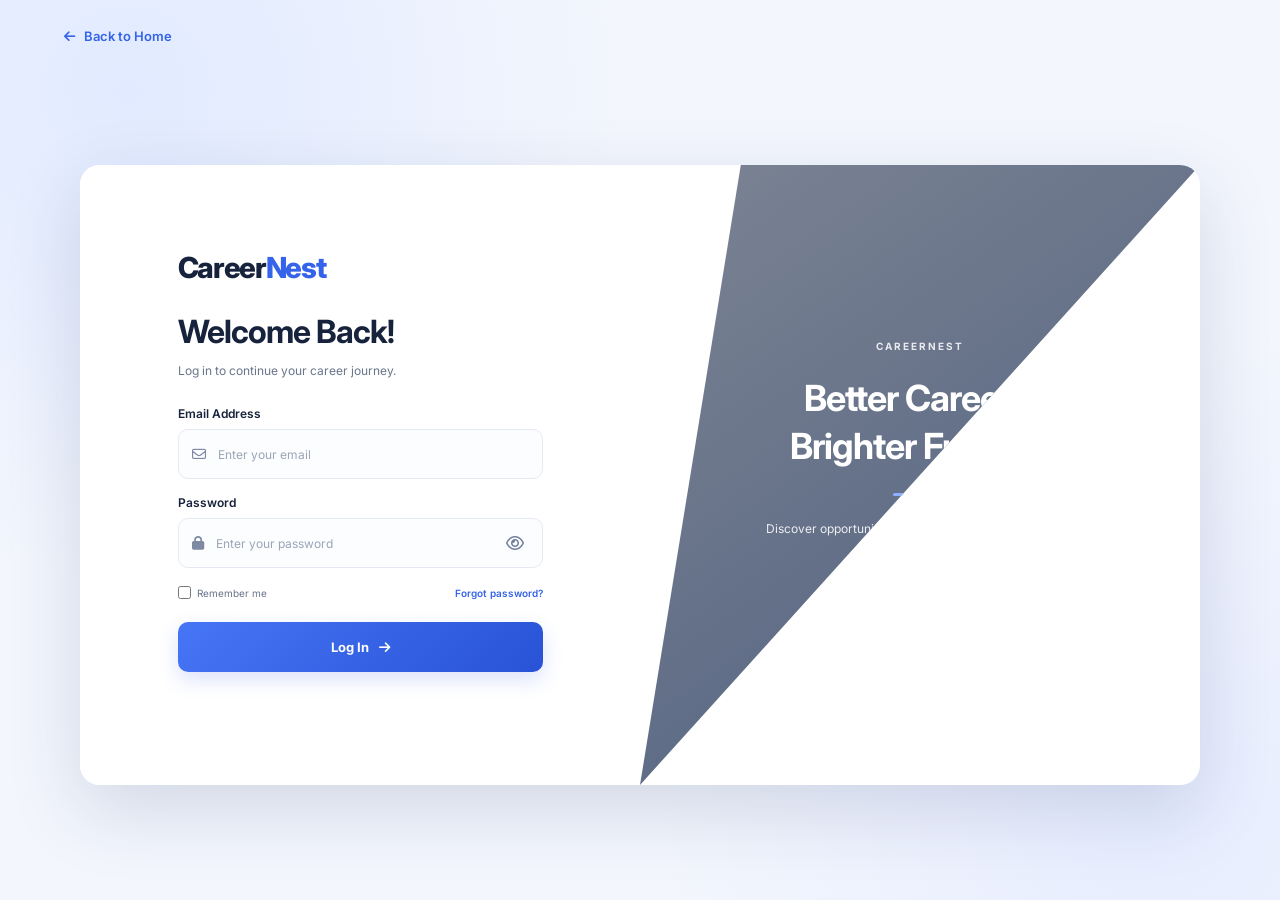
==== login.html @ 861d81b3 "Initial commit" ====
<!DOCTYPE html>
<html lang="en">

<head>
    <meta charset="UTF-8">
    <meta name="viewport" content="width=device-width, initial-scale=1.0">

    <title>Login | CareerNest</title>

    <link rel="stylesheet" href="css/auth.css">

    <link rel="stylesheet" href="https://cdnjs.cloudflare.com/ajax/libs/font-awesome/6.7.2/css/all.min.css">

    <script src="js/auth.js" defer></script>
</head>

<body>

    <a href="index.html" class="back-home">
        <i class="fa-solid fa-arrow-left"></i>
        Back to Home
    </a>

    <main class="auth-page">

        <div class="auth-card" id="authCard">

            <!-- LOGIN FORM -->
            <section class="form-container login-container">
                <form id="loginForm" class="auth-form">

                    <a href="index.html" class="brand">
                        Career<span>Nest</span>
                    </a>

                    <h1>Welcome Back!</h1>
                    <p class="subtitle">
                        Log in to continue your career journey.
                    </p>

                    <label for="loginEmail">Email Address</label>
                    <div class="input-group">
                        <i class="fa-regular fa-envelope"></i>
                        <input type="email" id="loginEmail" placeholder="Enter your email" autocomplete="email"
                            required>
                    </div>

                    <label for="loginPassword">Password</label>
                    <div class="input-group">
                        <i class="fa-solid fa-lock"></i>
                        <input type="password" id="loginPassword" placeholder="Enter your password"
                            autocomplete="current-password" required>
                        <button type="button" class="password-toggle" aria-label="Show password">
                            <i class="fa-regular fa-eye"></i>
                        </button>
                    </div>

                    <div class="form-options">
                        <label class="remember-option">
                            <input type="checkbox" id="rememberMe">
                            Remember me
                        </label>

                        <a href="#" id="forgotPassword">
                            Forgot password?
                        </a>
                    </div>

                    <button type="submit" class="submit-btn">
                        Log In
                        <i class="fa-solid fa-arrow-right"></i>
                    </button>

                    <p class="form-message" id="loginMessage" aria-live="polite"></p>

                    <p class="mobile-switch">
                        Don't have an account?
                        <button type="button" data-show="signup">
                            Sign Up
                        </button>
                    </p>

                </form>
            </section>


            <!-- SIGN-UP FORM -->
            <section class="form-container signup-container">
                <form id="signupForm" class="auth-form">

                    <a href="index.html" class="brand">
                        Career<span>Nest</span>
                    </a>

                    <h1>Create Account</h1>
                    <p class="subtitle">
                        Take the next step in your career.
                    </p>

                    <label for="signupName">Full Name</label>
                    <div class="input-group">
                        <i class="fa-regular fa-user"></i>
                        <input type="text" id="signupName" placeholder="Enter your full name" autocomplete="name"
                            required>
                    </div>

                    <label for="signupEmail">Email Address</label>
                    <div class="input-group">
                        <i class="fa-regular fa-envelope"></i>
                        <input type="email" id="signupEmail" placeholder="Enter your email" autocomplete="email"
                            required>
                    </div>

                    <label for="signupPassword">Password</label>
                    <div class="input-group">
                        <i class="fa-solid fa-lock"></i>
                        <input type="password" id="signupPassword" placeholder="Create a password"
                            autocomplete="new-password" minlength="8" required>
                        <button type="button" class="password-toggle" aria-label="Show password">
                            <i class="fa-regular fa-eye"></i>
                        </button>
                    </div>

                    <p class="password-hint">
                        Use at least 8 characters.
                    </p>

                    <button type="submit" class="submit-btn">
                        Create Account
                        <i class="fa-solid fa-arrow-right"></i>
                    </button>

                    <p class="form-message" id="signupMessage" aria-live="polite"></p>

                    <p class="mobile-switch">
                        Already have an account?
                        <button type="button" data-show="login">
                            Log In
                        </button>
                    </p>

                </form>
            </section>


            <!-- SLIDING IMAGE AREA -->
            <div class="overlay-container" id="overlayContainer">

                <div class="overlay-track">

                    <!-- WELCOME PANEL -->
                    <section class="overlay-panel overlay-welcome">
                        <div class="overlay-content">
                            <span class="eyebrow">CAREERNEST</span>

                            <h2>Better Careers,<br>Brighter Futures.</h2>

                            <span class="decorative-line"></span>

                            <p>
                                Discover opportunities that move your
                                career forward.
                            </p>

                            <button type="button" class="overlay-btn" data-show="signup">
                                Create Account
                                <i class="fa-solid fa-arrow-right"></i>
                            </button>
                        </div>
                    </section>

                    <!-- RETURNING USER PANEL -->
                    <section class="overlay-panel overlay-return">
                        <div class="overlay-content">
                            <span class="eyebrow">YOUR NEXT CHAPTER</span>

                            <h2>Your Next<br>Opportunity Awaits.</h2>

                            <span class="decorative-line"></span>

                            <p>
                                Welcome back. Let's continue building
                                your future.
                            </p>

                            <button type="button" class="overlay-btn" data-show="login">
                                Log In
                                <i class="fa-solid fa-arrow-right"></i>
                            </button>
                        </div>
                    </section>

                </div>
            </div>

        </div>

    </main>

</body>

</html>
---- css/auth.css ----
@import url('https://fonts.googleapis.com/css2?family=Inter:wght@400;500;600;700;800&display=swap');

:root {
    --blue: #3563E9;
    --blue-dark: #254BC7;
    --text: #17233C;
    --muted: #69758A;
    --border: #E5EAF2;
    --page: #F3F6FD;
}

* {
    margin: 0;
    padding: 0;
    box-sizing: border-box;
}

body {
    min-height: 100vh;
    font-family: 'Inter', sans-serif;
    color: var(--text);
    background:
        radial-gradient(circle at 10% 10%, #E1EAFF, transparent 35%),
        radial-gradient(circle at 90% 90%, #E7EDFF, transparent 35%),
        var(--page);
}

button,
input {
    font: inherit;
}

button {
    cursor: pointer;
}

a {
    text-decoration: none;
}

.back-home {
    position: absolute;
    top: 28px;
    left: 5%;
    z-index: 10;
    display: flex;
    align-items: center;
    gap: 9px;
    color: var(--blue);
    font-size: 13px;
    font-weight: 600;
}

.auth-page {
    min-height: 100vh;
    display: flex;
    align-items: center;
    justify-content: center;
    padding: 85px 24px 35px;
}

/* MAIN CARD */

.auth-card {
    position: relative;
    isolation: isolate;
    width: 100%;
    max-width: 1120px;
    min-height: 620px;
    overflow: hidden;
    border-radius: 20px;
    background: #fff;
    box-shadow: 0 25px 75px rgba(25, 48, 94, 0.15);
}

/* FORM CONTAINERS */

.form-container {
    position: absolute;
    top: 0;
    width: 50%;
    height: 100%;
    display: flex;
    align-items: center;
    justify-content: center;
    padding: 42px 40px;
    background: #fff;
    transition:
        transform 0.7s cubic-bezier(0.77, 0, 0.175, 1),
        opacity 0.35s ease;
}

.login-container {
    left: 0;
    z-index: 2;
    opacity: 1;
    transform: translateX(0);
    pointer-events: auto;
}

.signup-container {
    left: 50%;
    z-index: 1;
    opacity: 0;
    transform: translateX(0);
    pointer-events: none;
}

/* LOGIN MOVES OUT WHEN SIGNUP IS ACTIVE */

.auth-card.signup-active .login-container {
    transform: translateX(100%);
    opacity: 0;
    pointer-events: none;
}

.auth-card.signup-active .signup-container {
    z-index: 2;
    opacity: 1;
    pointer-events: auto;
}

/* FORM CONTENT */

.auth-form {
    width: 100%;
    max-width: 365px;
}

.brand {
    display: inline-block;
    margin-bottom: 27px;
    color: var(--text);
    font-size: 29px;
    font-weight: 800;
    letter-spacing: -1.3px;
}

.brand span {
    color: var(--blue);
}

.auth-form h1 {
    margin-bottom: 9px;
    font-size: clamp(25px, 3vw, 32px);
    letter-spacing: -1px;
}

.subtitle {
    margin-bottom: 25px;
    color: var(--muted);
    font-size: 12px;
    line-height: 1.8;
}

.auth-form>label {
    display: block;
    margin: 16px 0 8px;
    font-size: 12px;
    font-weight: 600;
}

.input-group {
    display: flex;
    align-items: center;
    gap: 12px;
    min-height: 50px;
    padding: 0 13px;
    border: 1px solid var(--border);
    border-radius: 10px;
    background: #FCFDFF;
    transition: border-color 0.25s, box-shadow 0.25s;
}

.input-group:focus-within {
    border-color: var(--blue);
    box-shadow: 0 0 0 3px rgba(53, 99, 233, 0.1);
}

.input-group>i {
    flex-shrink: 0;
    color: #7D8AA1;
    font-size: 14px;
}

.input-group input {
    width: 100%;
    min-width: 0;
    padding: 14px 0;
    border: none;
    outline: none;
    background: transparent;
    color: var(--text);
    font-size: 12px;
}

.input-group input::placeholder {
    color: #9AA5B7;
}

.password-toggle {
    flex-shrink: 0;
    padding: 5px;
    border: none;
    background: transparent;
    color: #71809A;
}

.form-options {
    display: flex;
    justify-content: space-between;
    align-items: center;
    flex-wrap: wrap;
    gap: 10px;
    margin: 18px 0 23px;
    font-size: 10px;
}

.remember-option {
    display: flex;
    align-items: center;
    gap: 6px;
    color: var(--muted);
    cursor: pointer;
}

.remember-option input {
    accent-color: var(--blue);
}

#forgotPassword {
    color: var(--blue);
    font-weight: 600;
}

.submit-btn {
    width: 100%;
    min-height: 50px;
    display: flex;
    align-items: center;
    justify-content: center;
    gap: 10px;
    border: none;
    border-radius: 10px;
    background: linear-gradient(135deg, #4675F5, #2853D6);
    color: white;
    font-size: 13px;
    font-weight: 700;
    box-shadow: 0 8px 20px rgba(53, 99, 233, 0.18);
    transition: transform 0.25s, box-shadow 0.25s;
}

.submit-btn:hover {
    transform: translateY(-2px);
    box-shadow: 0 12px 25px rgba(53, 99, 233, 0.27);
}

.password-hint {
    margin: 8px 0 18px;
    color: var(--muted);
    font-size: 10px;
}

.form-message {
    min-height: 18px;
    margin-top: 10px;
    font-size: 11px;
    line-height: 1.5;
}

.mobile-switch {
    display: none;
}

/* IMAGE SLIDER */

.overlay-container {
    position: absolute;
    top: 0;
    left: 50%;
    z-index: 5;
    width: 50%;
    height: 100%;
    overflow: hidden;
    transition: transform 0.7s cubic-bezier(0.77, 0, 0.175, 1);
}

/* Slide image area from right to left */

.auth-card.signup-active .overlay-container {
    transform: translateX(-100%);
}

.overlay-track {
    position: relative;
    width: 200%;
    height: 100%;
    display: flex;
    transform: translateX(0);
    transition: transform 0.7s cubic-bezier(0.77, 0, 0.175, 1);
}

.auth-card.signup-active .overlay-track {
transform: translateX(-50%);
}

/* EACH IMAGE PANEL TAKES HALF OF THE TRACK */

.overlay-panel {
    position: relative;
    flex: 0 0 50%;
    height: 100%;
    display: flex;
    align-items: center;
    justify-content: center;
    padding: 45px;
    overflow: hidden;
    color: #fff;
    background-size: cover;
    background-position: center;
    text-align: center;
}

.overlay-panel::before {
    content: "";
    position: absolute;
    inset: 0;
    background: linear-gradient(145deg,
            rgba(8, 23, 52, 0.53),
            rgba(18, 40, 83, 0.75));
}

/* Welcome panel: full-height diagonal edge */
.overlay-welcome {
    background-image: url("../images/auth-welcome.jpg");
    clip-path: polygon(18% 0,
            100% 0,
            0% 100%,
            0 100%);
}

/* Sign-up panel: diagonal edge on the opposite side */
.overlay-return {
    background-image: url("../images/auth-workspace.jpg");
    clip-path: polygon(0 0,
            82% 0,
            100% 100%,
            18% 100%);
}
.overlay-content {
    position: relative;
    z-index: 1;
    width: 100%;
    max-width: 350px;
}

.eyebrow {
    display: block;
    margin-bottom: 22px;
    color: rgba(255, 255, 255, 0.85);
    font-size: 10px;
    font-weight: 700;
    letter-spacing: 2px;
}

.overlay-content h2 {
    font-size: clamp(26px, 3vw, 36px);
    line-height: 1.35;
    letter-spacing: -1px;
}

.decorative-line {
    display: block;
    width: 55px;
    height: 3px;
    margin: 22px auto;
    border-radius: 10px;
    background: #8EAEFF;
}

.overlay-content p {
    margin-bottom: 27px;
    color: rgba(255, 255, 255, 0.88);
    font-size: 12px;
    line-height: 1.9;
}

.overlay-btn {
    display: inline-flex;
    justify-content: center;
    align-items: center;
    gap: 10px;
    min-width: 160px;
    padding: 13px 20px;
    border: 1px solid rgba(255, 255, 255, 0.85);
    border-radius: 9px;
    background: rgba(255, 255, 255, 0.12);
    color: #fff;
    font-size: 12px;
    font-weight: 700;
    backdrop-filter: blur(8px);
    transition: background 0.25s, color 0.25s, transform 0.25s;
}

.overlay-btn:hover {
    background: #fff;
    color: var(--blue);
    transform: translateY(-2px);
}

/* MOBILE */

@media (max-width: 700px) {
    .auth-page {
        padding: 80px 15px 25px;
        align-items: flex-start;
    }

    .auth-card {
        display: flex;
        flex-direction: column;
        min-height: auto;
        overflow: hidden;
    }

    .form-container {
        position: relative;
        top: auto;
        left: auto;
        width: 100%;
        height: auto;
        min-height: 490px;
        padding: 32px 25px;
        order: 2;
        transform: none;
    }

    .login-container {
        display: flex;
    }

    .signup-container {
        display: none;
    }

    .auth-card.signup-active .login-container {
        display: none;
    }

    .auth-card.signup-active .signup-container {
        display: flex;
    }

    .overlay-container {
        position: relative;
        top: auto;
        left: auto;
        width: 100%;
        height: 230px;
        order: 1;
        transform: none !important;
    }

    .overlay-track {
        width: 200%;
        transform: translateX(0);
    }

    .auth-card.signup-active .overlay-track {
        transform: translateX(-50%);
    }

    .overlay-panel {
        padding: 25px;
    }

    .overlay-welcome,
    .overlay-return {
        clip-path: none;
    }

    .overlay-content h2 {
        font-size: 24px;
    }

    .eyebrow {
        margin-bottom: 10px;
    }

    .decorative-line {
        margin: 12px auto;
    }

    .overlay-content p {
        margin-bottom: 15px;
    }

    .overlay-btn {
        padding: 10px 15px;
    }

    .mobile-switch {
        display: block;
        margin-top: 20px;
        text-align: center;
        color: var(--muted);
        font-size: 12px;
    }

    .mobile-switch button {
        margin-left: 4px;
        border: none;
        background: transparent;
        color: var(--blue);
        font-weight: 700;
    }
}

@media (prefers-reduced-motion: reduce) {

    *,
    *::before,
    *::after {
        transition-duration: 0.01ms !important;
    }
}
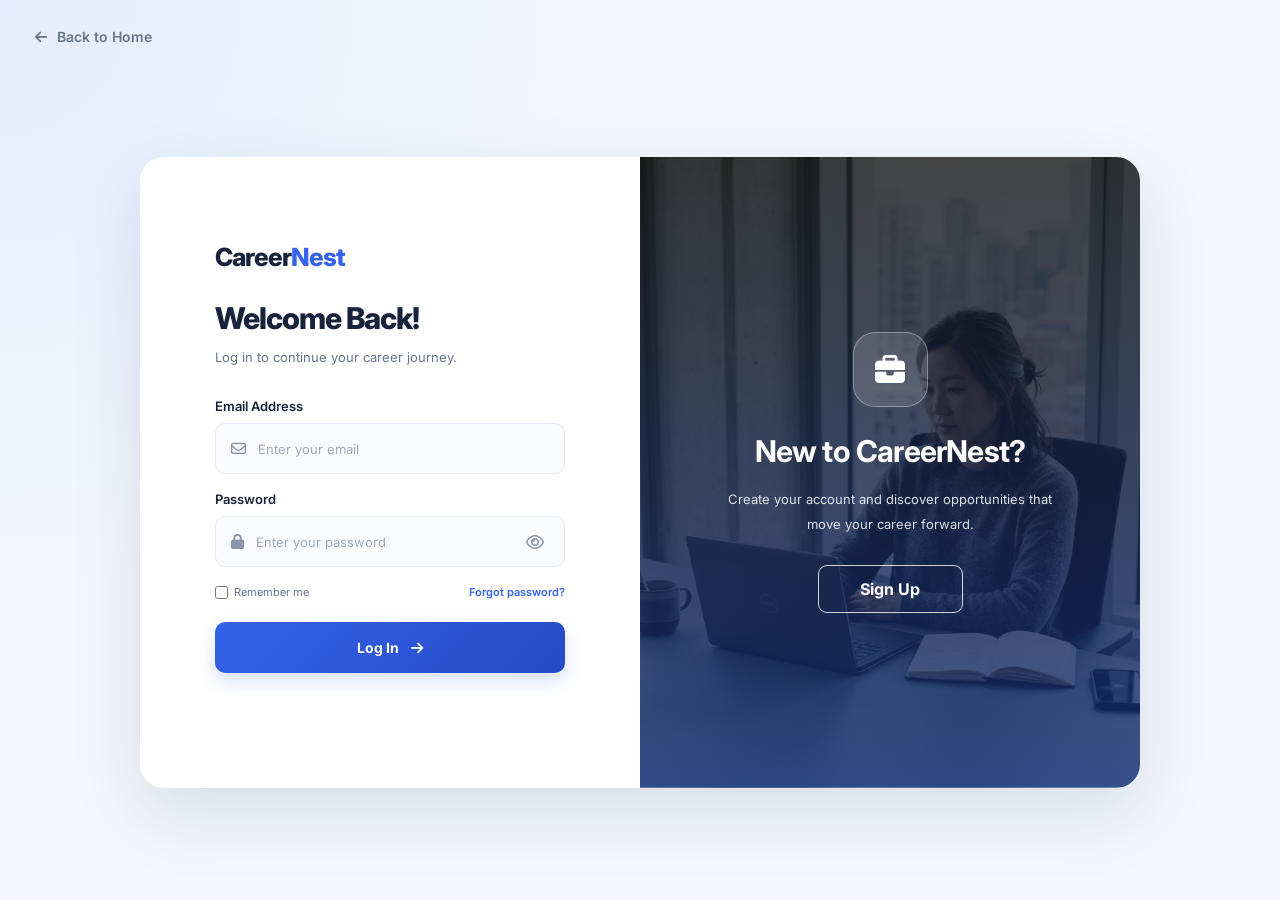
==== commit 709999e8: "modified:   css/auth.css 	new file:   images/returnpanel.jpg 	new file:   images/welcomepanel.jpg 	m" ====
--- a/login.html
+++ b/login.html
@@ -4,8 +4,7 @@
 <head>
     <meta charset="UTF-8">
     <meta name="viewport" content="width=device-width, initial-scale=1.0">
-
-    <title>Login | CareerNest</title>
+    <title>Login & Sign Up | CareerNest</title>
 
     <link rel="stylesheet" href="css/auth.css">
 
@@ -21,102 +20,94 @@
         Back to Home
     </a>
 
-    <main class="auth-page">
+    <main class="auth-container">
 
         <div class="auth-card" id="authCard">
 
             <!-- LOGIN FORM -->
-            <section class="form-container login-container">
-                <form id="loginForm" class="auth-form">
-
-                    <a href="index.html" class="brand">
+            <section class="form-panel login-panel">
+                <form id="loginForm">
+                    <a href="index.html" class="auth-logo">
                         Career<span>Nest</span>
                     </a>
 
                     <h1>Welcome Back!</h1>
-                    <p class="subtitle">
+                    <p class="form-subtitle">
                         Log in to continue your career journey.
                     </p>
 
                     <label for="loginEmail">Email Address</label>
-                    <div class="input-group">
+                    <div class="input-box">
                         <i class="fa-regular fa-envelope"></i>
                         <input type="email" id="loginEmail" placeholder="Enter your email" autocomplete="email"
                             required>
                     </div>
 
                     <label for="loginPassword">Password</label>
-                    <div class="input-group">
+                    <div class="input-box">
                         <i class="fa-solid fa-lock"></i>
                         <input type="password" id="loginPassword" placeholder="Enter your password"
                             autocomplete="current-password" required>
-                        <button type="button" class="password-toggle" aria-label="Show password">
+                        <button type="button" class="toggle-password" aria-label="Show password">
                             <i class="fa-regular fa-eye"></i>
                         </button>
                     </div>
 
                     <div class="form-options">
-                        <label class="remember-option">
+                        <label class="remember-me">
                             <input type="checkbox" id="rememberMe">
                             Remember me
                         </label>
-
-                        <a href="#" id="forgotPassword">
-                            Forgot password?
-                        </a>
+                        <a href="#" class="forgot-password" id="forgotPassword">Forgot password?</a>
                     </div>
 
                     <button type="submit" class="submit-btn">
-                        Log In
-                        <i class="fa-solid fa-arrow-right"></i>
+                        Log In <i class="fa-solid fa-arrow-right"></i>
                     </button>
 
                     <p class="form-message" id="loginMessage" aria-live="polite"></p>
 
                     <p class="mobile-switch">
                         Don't have an account?
-                        <button type="button" data-show="signup">
+                        <button type="button" id="mobileShowSignup">
                             Sign Up
                         </button>
                     </p>
-
                 </form>
             </section>
 
-
             <!-- SIGN-UP FORM -->
-            <section class="form-container signup-container">
-                <form id="signupForm" class="auth-form">
-
-                    <a href="index.html" class="brand">
+            <section class="form-panel signup-panel">
+                <form id="signupForm">
+                    <a href="index.html" class="auth-logo">
                         Career<span>Nest</span>
                     </a>
 
                     <h1>Create Account</h1>
-                    <p class="subtitle">
+                    <p class="form-subtitle">
                         Take the next step in your career.
                     </p>
 
                     <label for="signupName">Full Name</label>
-                    <div class="input-group">
+                    <div class="input-box">
                         <i class="fa-regular fa-user"></i>
                         <input type="text" id="signupName" placeholder="Enter your full name" autocomplete="name"
                             required>
                     </div>
 
                     <label for="signupEmail">Email Address</label>
-                    <div class="input-group">
+                    <div class="input-box">
                         <i class="fa-regular fa-envelope"></i>
                         <input type="email" id="signupEmail" placeholder="Enter your email" autocomplete="email"
                             required>
                     </div>
 
                     <label for="signupPassword">Password</label>
-                    <div class="input-group">
+                    <div class="input-box">
                         <i class="fa-solid fa-lock"></i>
                         <input type="password" id="signupPassword" placeholder="Create a password"
                             autocomplete="new-password" minlength="8" required>
-                        <button type="button" class="password-toggle" aria-label="Show password">
+                        <button type="button" class="toggle-password" aria-label="Show password">
                             <i class="fa-regular fa-eye"></i>
                         </button>
                     </div>
@@ -134,67 +125,45 @@
 
                     <p class="mobile-switch">
                         Already have an account?
-                        <button type="button" data-show="login">
+                        <button type="button" id="mobileShowLogin">
                             Log In
                         </button>
                     </p>
-
                 </form>
             </section>
 
+            <!-- ANIMATED SLIDER -->
+            <div class="slider-panel">
+                <div class="slider-content slider-login">
+                    <div class="slider-icon">
+                        <i class="fa-solid fa-briefcase"></i>
+                    </div>
+                    <h2>New to CareerNest?</h2>
+                    <p>
+                        Create your account and discover opportunities
+                        that move your career forward.
+                    </p>
+                    <button type="button" class="slider-btn" id="showSignup">
+                        Sign Up
+                    </button>
+                </div>
 
-            <!-- SLIDING IMAGE AREA -->
-            <div class="overlay-container" id="overlayContainer">
-
-                <div class="overlay-track">
-
-                    <!-- WELCOME PANEL -->
-                    <section class="overlay-panel overlay-welcome">
-                        <div class="overlay-content">
-                            <span class="eyebrow">CAREERNEST</span>
-
-                            <h2>Better Careers,<br>Brighter Futures.</h2>
-
-                            <span class="decorative-line"></span>
-
-                            <p>
-                                Discover opportunities that move your
-                                career forward.
-                            </p>
-
-                            <button type="button" class="overlay-btn" data-show="signup">
-                                Create Account
-                                <i class="fa-solid fa-arrow-right"></i>
-                            </button>
-                        </div>
-                    </section>
-
-                    <!-- RETURNING USER PANEL -->
-                    <section class="overlay-panel overlay-return">
-                        <div class="overlay-content">
-                            <span class="eyebrow">YOUR NEXT CHAPTER</span>
-
-                            <h2>Your Next<br>Opportunity Awaits.</h2>
-
-                            <span class="decorative-line"></span>
-
-                            <p>
-                                Welcome back. Let's continue building
-                                your future.
-                            </p>
-
-                            <button type="button" class="overlay-btn" data-show="login">
-                                Log In
-                                <i class="fa-solid fa-arrow-right"></i>
-                            </button>
-                        </div>
-                    </section>
-
+                <div class="slider-content slider-signup">
+                    <div class="slider-icon">
+                        <i class="fa-solid fa-rocket"></i>
+                    </div>
+                    <h2>Welcome Back!</h2>
+                    <p>
+                        Your next opportunity could be just one login away.
+                        Let's continue your journey.
+                    </p>
+                    <button type="button" class="slider-btn" id="showLogin">
+                        Log In
+                    </button>
                 </div>
             </div>
 
         </div>
-
     </main>
 
 </body>
--- a/css/auth.css
+++ b/css/auth.css
@@ -1,12 +1,12 @@
 @import url('https://fonts.googleapis.com/css2?family=Inter:wght@400;500;600;700;800&display=swap');
 
 :root {
-    --blue: #3563E9;
-    --blue-dark: #254BC7;
+    --primary: #3563E9;
+    --primary-dark: #254BC7;
     --text: #17233C;
     --muted: #69758A;
     --border: #E5EAF2;
-    --page: #F3F6FD;
+    --background: #F4F7FC;
 }
 
 * {
@@ -20,9 +20,8 @@
     font-family: 'Inter', sans-serif;
     color: var(--text);
     background:
-        radial-gradient(circle at 10% 10%, #E1EAFF, transparent 35%),
-        radial-gradient(circle at 90% 90%, #E7EDFF, transparent 35%),
-        var(--page);
+        radial-gradient(circle at top left, #E4ECFF, transparent 38%),
+        var(--background);
 }
 
 button,
@@ -30,8 +29,9 @@
     font: inherit;
 }
 
-button {
-    cursor: pointer;
+button,
+a {
+    -webkit-tap-highlight-color: transparent;
 }
 
 a {
@@ -41,182 +41,167 @@
 .back-home {
     position: absolute;
     top: 28px;
-    left: 5%;
-    z-index: 10;
-    display: flex;
-    align-items: center;
-    gap: 9px;
-    color: var(--blue);
+    left: 35px;
+    display: inline-flex;
+    align-items: center;
+    gap: 10px;
+    color: var(--muted);
+    font-size: 14px;
+    font-weight: 600;
+    transition: color 0.3s ease;
+}
+
+.back-home:hover {
+    color: var(--primary);
+}
+
+.auth-container {
+    min-height: 100vh;
+    display: flex;
+    justify-content: center;
+    align-items: center;
+    padding: 85px 24px 40px;
+}
+
+.auth-card {
+    position: relative;
+    display: flex;
+    width: 100%;
+    max-width: 1000px;
+    min-height: 620px;
+    background: #fff;
+    border-radius: 24px;
+    overflow: hidden;
+    box-shadow: 0 25px 70px rgba(28, 48, 91, 0.13);
+}
+
+/* FORM PANELS */
+
+.form-panel {
+    width: 50%;
+    min-width: 0;
+    display: flex;
+    justify-content: center;
+    align-items: center;
+    padding: 45px 48px;
+    transition: opacity 0.4s ease;
+}
+
+.form-panel form {
+    width: 100%;
+    max-width: 350px;
+}
+
+.login-panel {
+    opacity: 1;
+    visibility: visible;
+}
+
+.signup-panel {
+    opacity: 0;
+    visibility: hidden;
+}
+
+.auth-card.signup-active .login-panel {
+    opacity: 0;
+    visibility: hidden;
+}
+
+.auth-card.signup-active .signup-panel {
+    opacity: 1;
+    visibility: visible;
+}
+
+.auth-logo {
+    display: inline-block;
+    margin-bottom: 28px;
+    color: var(--text);
+    font-size: 25px;
+    font-weight: 800;
+    letter-spacing: -1px;
+}
+
+.auth-logo span {
+    color: var(--primary);
+}
+
+.form-panel h1 {
+    margin-bottom: 10px;
+    font-size: 30px;
+    font-weight: 800;
+    letter-spacing: -1px;
+}
+
+.form-subtitle {
+    margin-bottom: 30px;
+    color: var(--muted);
+    font-size: 13px;
+    line-height: 1.7;
+}
+
+.form-panel form>label {
+    display: block;
+    margin: 17px 0 9px;
     font-size: 13px;
     font-weight: 600;
 }
 
-.auth-page {
-    min-height: 100vh;
-    display: flex;
-    align-items: center;
-    justify-content: center;
-    padding: 85px 24px 35px;
-}
-
-/* MAIN CARD */
-
-.auth-card {
-    position: relative;
-    isolation: isolate;
-    width: 100%;
-    max-width: 1120px;
-    min-height: 620px;
-    overflow: hidden;
-    border-radius: 20px;
-    background: #fff;
-    box-shadow: 0 25px 75px rgba(25, 48, 94, 0.15);
-}
-
-/* FORM CONTAINERS */
-
-.form-container {
-    position: absolute;
-    top: 0;
-    width: 50%;
-    height: 100%;
-    display: flex;
-    align-items: center;
-    justify-content: center;
-    padding: 42px 40px;
-    background: #fff;
-    transition:
-        transform 0.7s cubic-bezier(0.77, 0, 0.175, 1),
-        opacity 0.35s ease;
-}
-
-.login-container {
-    left: 0;
-    z-index: 2;
-    opacity: 1;
-    transform: translateX(0);
-    pointer-events: auto;
-}
-
-.signup-container {
-    left: 50%;
-    z-index: 1;
-    opacity: 0;
-    transform: translateX(0);
-    pointer-events: none;
-}
-
-/* LOGIN MOVES OUT WHEN SIGNUP IS ACTIVE */
-
-.auth-card.signup-active .login-container {
-    transform: translateX(100%);
-    opacity: 0;
-    pointer-events: none;
-}
-
-.auth-card.signup-active .signup-container {
-    z-index: 2;
-    opacity: 1;
-    pointer-events: auto;
-}
-
-/* FORM CONTENT */
-
-.auth-form {
-    width: 100%;
-    max-width: 365px;
-}
-
-.brand {
-    display: inline-block;
-    margin-bottom: 27px;
-    color: var(--text);
-    font-size: 29px;
-    font-weight: 800;
-    letter-spacing: -1.3px;
-}
-
-.brand span {
-    color: var(--blue);
-}
-
-.auth-form h1 {
-    margin-bottom: 9px;
-    font-size: clamp(25px, 3vw, 32px);
-    letter-spacing: -1px;
-}
-
-.subtitle {
-    margin-bottom: 25px;
-    color: var(--muted);
-    font-size: 12px;
-    line-height: 1.8;
-}
-
-.auth-form>label {
-    display: block;
-    margin: 16px 0 8px;
-    font-size: 12px;
-    font-weight: 600;
-}
-
-.input-group {
+.input-box {
     display: flex;
     align-items: center;
     gap: 12px;
-    min-height: 50px;
-    padding: 0 13px;
+    min-height: 51px;
+    padding: 0 15px;
     border: 1px solid var(--border);
     border-radius: 10px;
-    background: #FCFDFF;
-    transition: border-color 0.25s, box-shadow 0.25s;
-}
-
-.input-group:focus-within {
-    border-color: var(--blue);
+    background: #FAFBFE;
+    transition: border-color 0.25s ease,
+        box-shadow 0.25s ease;
+}
+
+.input-box:focus-within {
+    border-color: var(--primary);
     box-shadow: 0 0 0 3px rgba(53, 99, 233, 0.1);
 }
 
-.input-group>i {
-    flex-shrink: 0;
-    color: #7D8AA1;
-    font-size: 14px;
-}
-
-.input-group input {
+.input-box>i {
+    color: #8995AA;
+    font-size: 15px;
+}
+
+.input-box input {
     width: 100%;
     min-width: 0;
-    padding: 14px 0;
+    padding: 15px 0;
     border: none;
     outline: none;
     background: transparent;
     color: var(--text);
-    font-size: 12px;
-}
-
-.input-group input::placeholder {
-    color: #9AA5B7;
-}
-
-.password-toggle {
-    flex-shrink: 0;
-    padding: 5px;
+    font-size: 13px;
+}
+
+.input-box input::placeholder {
+    color: #A1AABD;
+}
+
+.toggle-password {
     border: none;
     background: transparent;
-    color: #71809A;
+    color: #8995AA;
+    cursor: pointer;
+    padding: 5px;
 }
 
 .form-options {
     display: flex;
+    align-items: center;
     justify-content: space-between;
-    align-items: center;
-    flex-wrap: wrap;
     gap: 10px;
     margin: 18px 0 23px;
-    font-size: 10px;
-}
-
-.remember-option {
+    font-size: 11px;
+}
+
+.remember-me {
     display: flex;
     align-items: center;
     gap: 6px;
@@ -224,47 +209,51 @@
     cursor: pointer;
 }
 
-.remember-option input {
-    accent-color: var(--blue);
-}
-
-#forgotPassword {
-    color: var(--blue);
+.remember-me input {
+    accent-color: var(--primary);
+}
+
+.forgot-password {
+    color: var(--primary);
     font-weight: 600;
 }
 
 .submit-btn {
     width: 100%;
-    min-height: 50px;
+    min-height: 51px;
     display: flex;
     align-items: center;
     justify-content: center;
-    gap: 10px;
+    gap: 12px;
     border: none;
     border-radius: 10px;
-    background: linear-gradient(135deg, #4675F5, #2853D6);
-    color: white;
-    font-size: 13px;
+    background: linear-gradient(135deg,
+            var(--primary),
+            var(--primary-dark));
+    color: #fff;
+    font-size: 14px;
     font-weight: 700;
-    box-shadow: 0 8px 20px rgba(53, 99, 233, 0.18);
-    transition: transform 0.25s, box-shadow 0.25s;
+    cursor: pointer;
+    box-shadow: 0 8px 18px rgba(53, 99, 233, 0.2);
+    transition: transform 0.25s ease,
+        box-shadow 0.25s ease;
 }
 
 .submit-btn:hover {
     transform: translateY(-2px);
-    box-shadow: 0 12px 25px rgba(53, 99, 233, 0.27);
+    box-shadow: 0 12px 24px rgba(53, 99, 233, 0.28);
 }
 
 .password-hint {
-    margin: 8px 0 18px;
+    margin: 8px 0 19px;
     color: var(--muted);
-    font-size: 10px;
+    font-size: 11px;
 }
 
 .form-message {
     min-height: 18px;
-    margin-top: 10px;
-    font-size: 11px;
+    margin-top: 12px;
+    font-size: 12px;
     line-height: 1.5;
 }
 
@@ -272,247 +261,237 @@
     display: none;
 }
 
-/* IMAGE SLIDER */
-
-.overlay-container {
+/* SLIDING WELCOME PANEL */
+
+.slider-panel {
     position: absolute;
+    z-index: 5;
     top: 0;
-    left: 50%;
-    z-index: 5;
+    left: 0;
     width: 50%;
     height: 100%;
+    display: flex;
+    justify-content: center;
+    align-items: center;
     overflow: hidden;
-    transition: transform 0.7s cubic-bezier(0.77, 0, 0.175, 1);
-}
-
-/* Slide image area from right to left */
-
-.auth-card.signup-active .overlay-container {
-    transform: translateX(-100%);
-}
-
-.overlay-track {
-    position: relative;
-    width: 200%;
-    height: 100%;
-    display: flex;
+    padding: 40px;
+    text-align: center;
+    color: #fff;
+    background: linear-gradient(145deg, #4675F5, #254BC7);
+    transition: transform 0.75s cubic-bezier(0.77, 0, 0.175, 1);
+    transform: translateX(100%);
+    background: linear-gradient(rgba(22, 21, 21, 0.795),
+                rgba(20, 48, 120, 0.78)),
+            url("../images/welcomepanel.jpg");
+    
+        background-size: cover;
+        background-position: center;
+        background-repeat: no-repeat;
+}
+
+.auth-card.signup-active .slider-panel {
     transform: translateX(0);
-    transition: transform 0.7s cubic-bezier(0.77, 0, 0.175, 1);
-}
-
-.auth-card.signup-active .overlay-track {
-transform: translateX(-50%);
-}
-
-/* EACH IMAGE PANEL TAKES HALF OF THE TRACK */
-
-.overlay-panel {
-    position: relative;
-    flex: 0 0 50%;
-    height: 100%;
-    display: flex;
-    align-items: center;
+    background-image: linear-gradient(rgba(22, 21, 21, 0.795),
+                rgba(20, 48, 120, 0.78)),
+            url("../images/returnpanel.jpg");
+}
+
+.slider-content {
+    position: absolute;
+    width: calc(100% - 80px);
+    max-width: 340px;
+    transition: opacity 0.3s ease,
+        transform 0.5s ease;
+}
+
+.slider-icon {
+    width: 75px;
+    height: 75px;
+    display: flex;
     justify-content: center;
-    padding: 45px;
-    overflow: hidden;
+    align-items: center;
+    margin: 0 auto 25px;
+    border: 1px solid rgba(255, 255, 255, 0.35);
+    border-radius: 22px;
+    background: rgba(255, 255, 255, 0.13);
+    font-size: 30px;
+}
+
+.slider-content h2 {
+    margin-bottom: 16px;
+    font-size: 30px;
+    line-height: 1.3;
+    letter-spacing: -0.8px;
+}
+
+.slider-content p {
+    margin-bottom: 28px;
+    color: rgba(255, 255, 255, 0.85);
+    font-size: 13px;
+    line-height: 1.9;
+}
+
+.slider-btn {
+    min-width: 145px;
+    padding: 13px 25px;
+    border: 1px solid rgba(255, 255, 255, 0.8);
+    border-radius: 9px;
+    background: transparent;
     color: #fff;
-    background-size: cover;
-    background-position: center;
-    text-align: center;
-}
-
-.overlay-panel::before {
-    content: "";
-    position: absolute;
-    inset: 0;
-    background: linear-gradient(145deg,
-            rgba(8, 23, 52, 0.53),
-            rgba(18, 40, 83, 0.75));
-}
-
-/* Welcome panel: full-height diagonal edge */
-.overlay-welcome {
-    background-image: url("../images/auth-welcome.jpg");
-    clip-path: polygon(18% 0,
-            100% 0,
-            0% 100%,
-            0 100%);
-}
-
-/* Sign-up panel: diagonal edge on the opposite side */
-.overlay-return {
-    background-image: url("../images/auth-workspace.jpg");
-    clip-path: polygon(0 0,
-            82% 0,
-            100% 100%,
-            18% 100%);
-}
-.overlay-content {
-    position: relative;
-    z-index: 1;
-    width: 100%;
-    max-width: 350px;
-}
-
-.eyebrow {
-    display: block;
-    margin-bottom: 22px;
-    color: rgba(255, 255, 255, 0.85);
-    font-size: 10px;
     font-weight: 700;
-    letter-spacing: 2px;
-}
-
-.overlay-content h2 {
-    font-size: clamp(26px, 3vw, 36px);
-    line-height: 1.35;
-    letter-spacing: -1px;
-}
-
-.decorative-line {
-    display: block;
-    width: 55px;
-    height: 3px;
-    margin: 22px auto;
-    border-radius: 10px;
-    background: #8EAEFF;
-}
-
-.overlay-content p {
-    margin-bottom: 27px;
-    color: rgba(255, 255, 255, 0.88);
-    font-size: 12px;
-    line-height: 1.9;
-}
-
-.overlay-btn {
-    display: inline-flex;
-    justify-content: center;
-    align-items: center;
-    gap: 10px;
-    min-width: 160px;
-    padding: 13px 20px;
-    border: 1px solid rgba(255, 255, 255, 0.85);
-    border-radius: 9px;
-    background: rgba(255, 255, 255, 0.12);
-    color: #fff;
-    font-size: 12px;
-    font-weight: 700;
-    backdrop-filter: blur(8px);
-    transition: background 0.25s, color 0.25s, transform 0.25s;
-}
-
-.overlay-btn:hover {
+    cursor: pointer;
+    transition: background 0.25s ease,
+        color 0.25s ease,
+        transform 0.25s ease;
+}
+
+.slider-btn:hover {
     background: #fff;
-    color: var(--blue);
+    color: var(--primary);
     transform: translateY(-2px);
 }
 
-/* MOBILE */
-
-@media (max-width: 700px) {
-    .auth-page {
-        padding: 80px 15px 25px;
+.slider-login {
+    opacity: 1;
+    transform: translateX(0);
+}
+
+.slider-signup {
+    opacity: 0;
+    transform: translateX(30px);
+    pointer-events: none;
+}
+
+.auth-card.signup-active .slider-login {
+    opacity: 0;
+    transform: translateX(-30px);
+    pointer-events: none;
+}
+
+.auth-card.signup-active .slider-signup {
+    opacity: 1;
+    transform: translateX(0);
+    pointer-events: auto;
+}
+
+/* RESPONSIVE DESIGN */
+
+@media (max-width: 760px) {
+    .back-home {
+        top: 20px;
+        left: 20px;
+    }
+
+    .auth-container {
+        padding: 75px 16px 25px;
         align-items: flex-start;
     }
 
     .auth-card {
+        max-width: 480px;
+        min-height: auto;
+        flex-direction: column;
+        overflow: hidden;
+        border-radius: 20px;
+    }
+
+    .form-panel {
+        width: 100%;
+        padding: 35px 28px;
+    }
+
+    .login-panel {
         display: flex;
-        flex-direction: column;
-        min-height: auto;
-        overflow: hidden;
-    }
-
-    .form-container {
+    }
+
+    .signup-panel {
+        display: none;
+    }
+
+    .auth-card.signup-active .login-panel {
+        display: none;
+    }
+
+    .auth-card.signup-active .signup-panel {
+        display: flex;
+    }
+
+    .auth-card:not(.signup-active) .login-panel,
+    .auth-card.signup-active .signup-panel {
+        opacity: 1;
+        visibility: visible;
+    }
+
+    .slider-panel {
         position: relative;
-        top: auto;
+        order: 2;
         left: auto;
         width: 100%;
         height: auto;
-        min-height: 490px;
-        padding: 32px 25px;
-        order: 2;
+        min-height: 260px;
+        padding: 35px 24px;
+        transform: none !important;
+        border-radius: 0;
+        transition: min-height 0.3s ease;
+    }
+
+    .slider-content {
+        position: relative;
+        width: 100%;
+        max-width: 340px;
+    }
+
+    .slider-icon {
+        width: 52px;
+        height: 52px;
+        margin-bottom: 15px;
+        border-radius: 15px;
+        font-size: 22px;
+    }
+
+    .slider-content h2 {
+        font-size: 23px;
+    }
+
+    .slider-content p {
+        margin-bottom: 18px;
+        font-size: 12px;
+    }
+
+    .slider-login,
+    .slider-signup,
+    .auth-card.signup-active .slider-login,
+    .auth-card.signup-active .slider-signup {
         transform: none;
     }
 
-    .login-container {
-        display: flex;
-    }
-
-    .signup-container {
+    .slider-signup,
+    .auth-card.signup-active .slider-login {
         display: none;
     }
 
-    .auth-card.signup-active .login-container {
-        display: none;
-    }
-
-    .auth-card.signup-active .signup-container {
-        display: flex;
-    }
-
-    .overlay-container {
-        position: relative;
-        top: auto;
-        left: auto;
-        width: 100%;
-        height: 230px;
-        order: 1;
-        transform: none !important;
-    }
-
-    .overlay-track {
-        width: 200%;
-        transform: translateX(0);
-    }
-
-    .auth-card.signup-active .overlay-track {
-        transform: translateX(-50%);
-    }
-
-    .overlay-panel {
-        padding: 25px;
-    }
-
-    .overlay-welcome,
-    .overlay-return {
-        clip-path: none;
-    }
-
-    .overlay-content h2 {
-        font-size: 24px;
-    }
-
-    .eyebrow {
-        margin-bottom: 10px;
-    }
-
-    .decorative-line {
-        margin: 12px auto;
-    }
-
-    .overlay-content p {
-        margin-bottom: 15px;
-    }
-
-    .overlay-btn {
-        padding: 10px 15px;
+    .auth-card.signup-active .slider-signup {
+        display: block;
     }
 
     .mobile-switch {
         display: block;
-        margin-top: 20px;
+        margin-top: 18px;
         text-align: center;
         color: var(--muted);
         font-size: 12px;
     }
 
     .mobile-switch button {
-        margin-left: 4px;
         border: none;
         background: transparent;
-        color: var(--blue);
+        color: var(--primary);
         font-weight: 700;
+        cursor: pointer;
+    }
+
+    .form-panel h1 {
+        font-size: 27px;
     }
 }
 
@@ -521,6 +500,8 @@
     *,
     *::before,
     *::after {
+        scroll-behavior: auto !important;
         transition-duration: 0.01ms !important;
+        animation-duration: 0.01ms !important;
     }
 }
